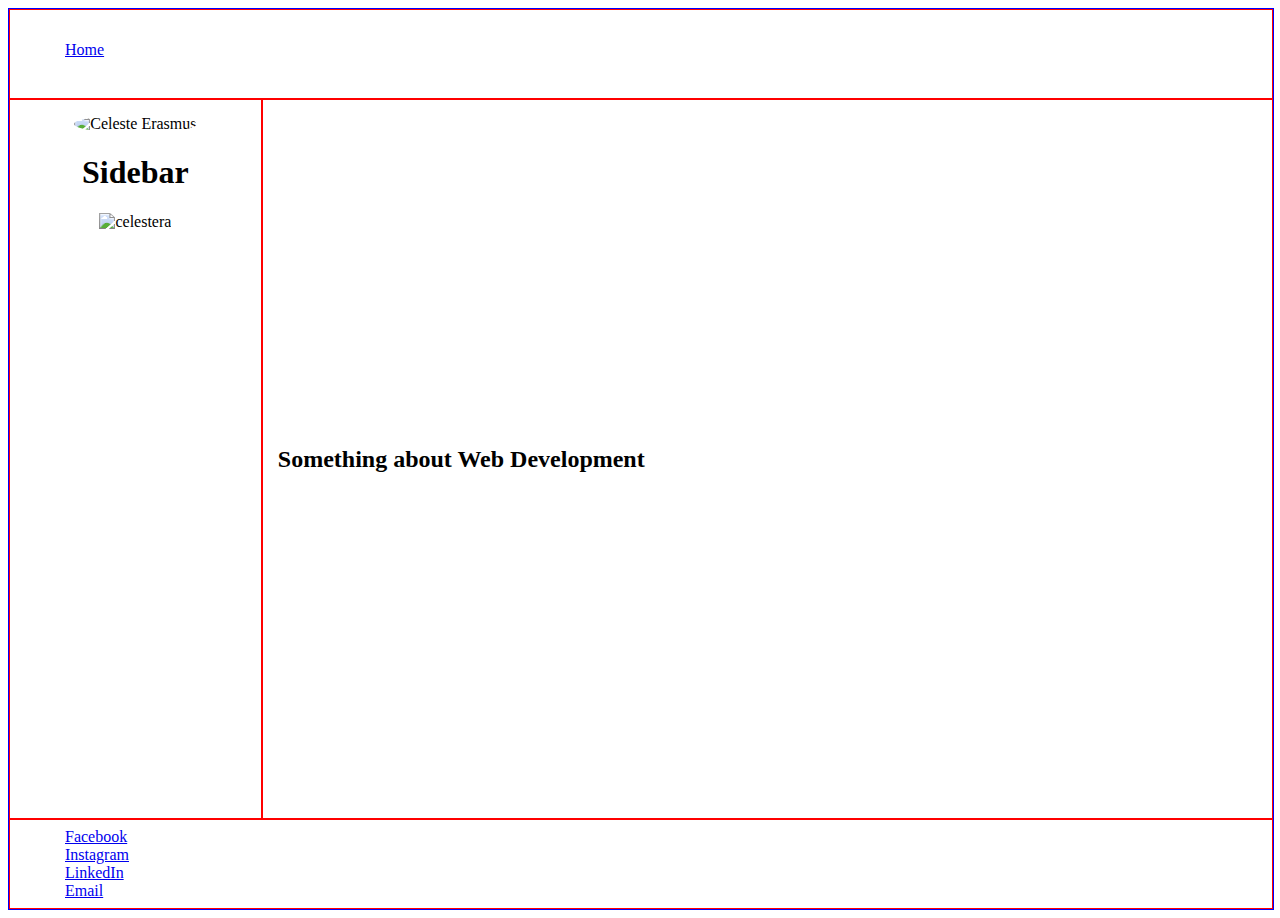
==== index.html @ c09c5987 "Initial Commit" ====
<!DOCTYPE html>
<html lang="en">
<head>
    <meta charset="UTF-8">
    <meta name="viewport" content="width=device-width, initial-scale=1">
    <title>Celéste's Blog</title>
    <link rel="stylesheet" href="css/style.css" />
</head>
<body>
    <div class="container">
        <nav id="navigation" class="box">

            <ul class="menu">
                <li>
                    <a href="/">Home</a>
                </li>
            </ul>

        </nav>
        <aside id="sidebar" class="box">

            <div class="profile">
                <img src="images/profile.jpg" alt="Celeste Erasmus"/>
            </div>

            <h1>Sidebar</h1>

            <div class="logo">
                <img src="images/logo_200x200.png" alt="celestera"/>
            </div>

        </aside>
        <section id="content" class="box">

            <div class="banner">

                <div class="caption">
                    <h2>Something about Web Development</h2>
                </div>

            </div>
            <article>

            </article>
            <article>

            </article>

        </section>
        <footer id="footer" class="box">

            <ul class="social">
                <li><a href="https://www.facebook.com/celeste.erasmus.501" target="_blank"><span>Facebook</span></a></li>
                <li><a href="https://www.instagram.com/celestera/" target="_blank"><span>Instagram</span></a></li>
                <li><a href="https://www.linkedin.com/in/celeste-erasmus-55712232" target="_blank"><span>LinkedIn</span></a></li>
                <li><a href="mailto:celeste.nexus@gmail.com" target="_blank"><span>Email</span></a></li>
            </ul>

        </footer>
    </div>
</body>
</html>
---- css/style.css ----
body {
    color: #000;
}

.container {
    display: grid;
    grid-template-columns: 100%;
    grid-template-rows: 15vh 45vh 35vh 15vh;
    grid-template-areas: "nav"
    "left"
    "right"
    "bottom";
    margin: auto;
    width: 100%;
    border:1px solid blue;
}
.box {
    display: flex;
    align-items: center;
    justify-content: left;
    border: 1px solid red;
    padding: 15px;
}
img {
    width: 100%;
}
#navigation {
    grid-area:nav;
    display: grid;
    flex-direction: row;
    align-items: flex-start;
    justify-content: left;
}
.menu, .social {
    list-style:none;
}
#sidebar{
    grid-area: left;
    display: flex;
    flex-direction: column;
}
.profile {
    max-width: 200px;
}
.profile img {
    -webkit-border-radius: 50%;
    -moz-border-radius: 50%;
    border-radius: 50%;
}
.logo {
    max-width: 100px;
}
#content{
    grid-area: right;
}
.banner {
    display: flex;
    flex-direction: row;
    align-items: flex-start;
    justify-content: left;
    background-image: url("../images/office-banner.jpg");
    background-size: contain;
    background-repeat: no-repeat;
}
#footer{
    grid-area: bottom;
}
/* change layout for large screens */
@media(min-width:800px){
    .container {
        max-width: 1920px;
        grid-template-columns: 20% 80%;
        grid-template-rows: 10vh 80vh 10vh;
        grid-template-areas: "nav nav"
        "left right"
        "bottom bottom";
    }
}
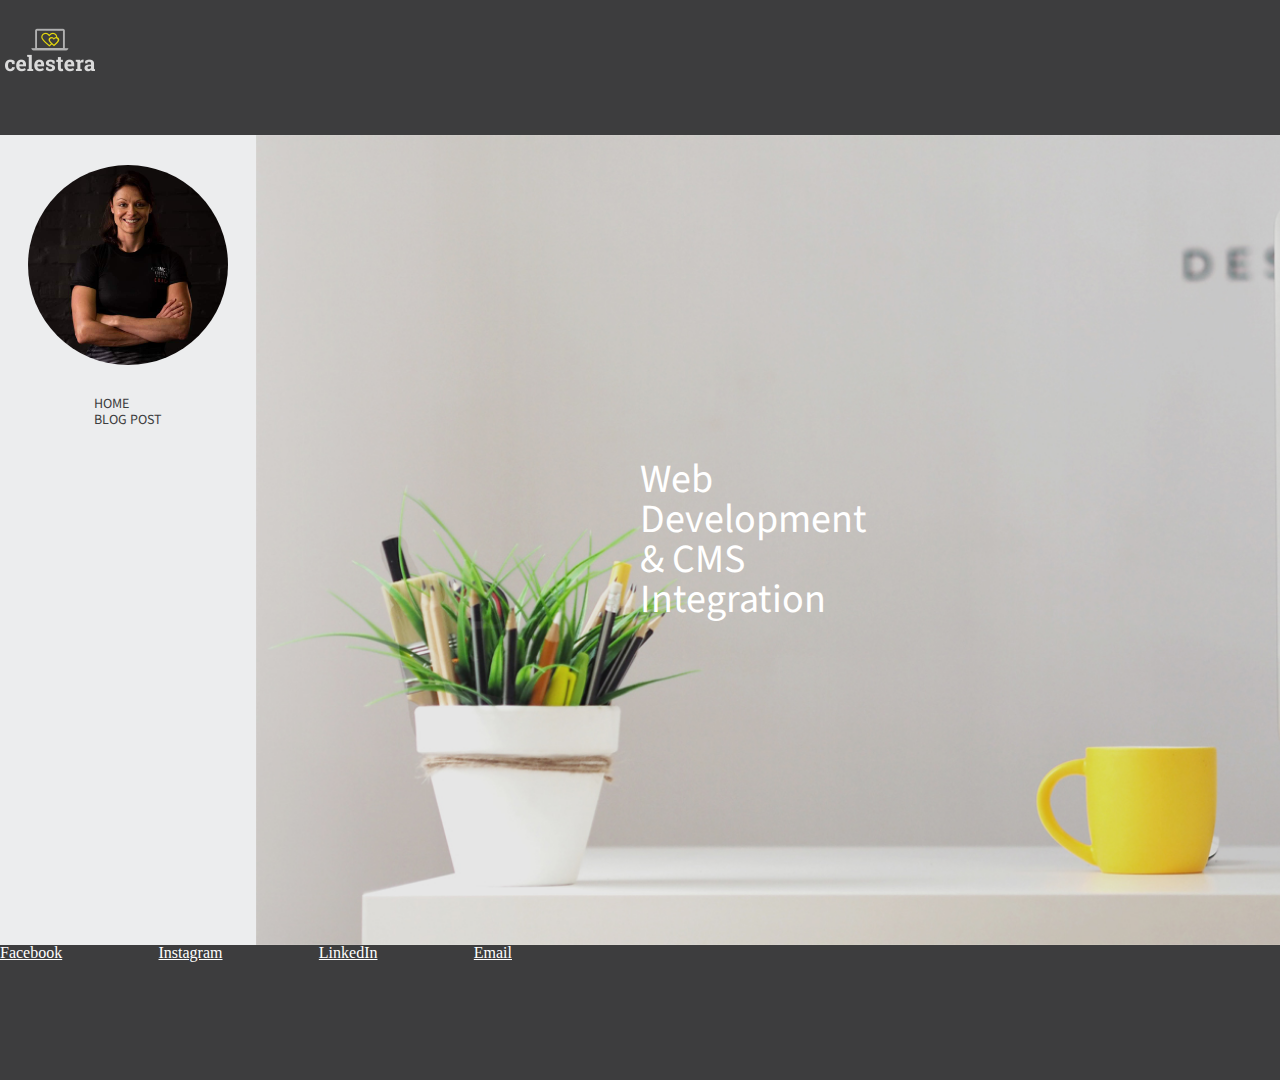
==== commit 0c0a89ff: "Initial Commit" ====
--- a/index.html
+++ b/index.html
@@ -4,50 +4,66 @@
     <meta charset="UTF-8">
     <meta name="viewport" content="width=device-width, initial-scale=1">
     <title>Celéste's Blog</title>
+    <link href="https://fonts.googleapis.com/css?family=Source+Sans+Pro&display=swap" rel="stylesheet">
     <link rel="stylesheet" href="css/style.css" />
 </head>
 <body>
     <div class="container">
-        <nav id="navigation" class="box">
+        <header id="header">
+            <div class="logo-container">
+                <img class="logo" src="images/logo_200x200.png" alt="celestera"/>
+            </div>
+        </header>
 
+        <aside id="sidebar">
+
+            <div class="profile">
+                <img src="images/profile.jpg" alt="Celeste Erasmus"/>
+            </div>
+            <nav id="navigation">
             <ul class="menu">
                 <li>
                     <a href="/">Home</a>
                 </li>
+                <li>
+                    <a href="/">Blog Post</a>
+                </li>
             </ul>
+            </nav>
 
-        </nav>
-        <aside id="sidebar" class="box">
 
-            <div class="profile">
-                <img src="images/profile.jpg" alt="Celeste Erasmus"/>
-            </div>
-
-            <h1>Sidebar</h1>
-
-            <div class="logo">
-                <img src="images/logo_200x200.png" alt="celestera"/>
-            </div>
 
         </aside>
-        <section id="content" class="box">
+        <section id="content">
 
             <div class="banner">
 
                 <div class="caption">
-                    <h2>Something about Web Development</h2>
+                    <h1>Web Development & CMS Integration</h1>
                 </div>
 
             </div>
-            <article>
 
-            </article>
-            <article>
+            <div id="portfolio">
 
-            </article>
+                <h2>Portfolio</h2>
+
+                <article class="article">
+                    <img src="images/momster-project.jpg" alt="Momster Box"/>
+                </article>
+
+                <article class="article">
+                    <img src="images/spier-project.jpg" alt="Spier"/>
+                </article>
+
+                <article class="article">
+                    <img src="images/bbmpoa-project.jpg" alt="BBMPOA"/>
+                </article>
+
+            </div>
 
         </section>
-        <footer id="footer" class="box">
+        <footer id="footer">
 
             <ul class="social">
                 <li><a href="https://www.facebook.com/celeste.erasmus.501" target="_blank"><span>Facebook</span></a></li>
--- a/css/style.css
+++ b/css/style.css
@@ -1,77 +1,144 @@
+@import url("reset.css");
+
 body {
+    color: #000;
+}
+h1, h2 {
+    font-family: 'Source Sans Pro', sans-serif;
+}
+h1 {
+    font-size: 40px;
+}
+h2 {
+    font-size: 30px;
     color: #000;
 }
 
 .container {
     display: grid;
     grid-template-columns: 100%;
-    grid-template-rows: 15vh 45vh 35vh 15vh;
-    grid-template-areas: "nav"
+    grid-template-rows: 15vh 55vh 25vh 15vh;
+    grid-template-areas: "top"
     "left"
     "right"
     "bottom";
     margin: auto;
     width: 100%;
-    border:1px solid blue;
 }
 .box {
     display: flex;
     align-items: center;
     justify-content: left;
-    border: 1px solid red;
-    padding: 15px;
 }
 img {
     width: 100%;
 }
+#header {
+    grid-area: top;
+    display: flex;
+    flex-direction: row;
+    background-color: #3d3d3e;
+}
+.logo {
+    max-width: 75px;
+}
 #navigation {
-    grid-area:nav;
-    display: grid;
+    grid-area: nav;
+    display: flex;
+    align-items: center;
     flex-direction: row;
-    align-items: flex-start;
-    justify-content: left;
 }
+
 .menu, .social {
     list-style:none;
 }
 #sidebar{
     grid-area: left;
     display: flex;
+    align-items: center;
     flex-direction: column;
+    background-color: #ecedee;
+    color: #3d3d3e;
 }
 .profile {
-    max-width: 200px;
+    max-width: 100px;
+    margin: 30px 0;
 }
 .profile img {
     -webkit-border-radius: 50%;
     -moz-border-radius: 50%;
     border-radius: 50%;
 }
-.logo {
-    max-width: 100px;
-}
-#content{
+#content {
     grid-area: right;
 }
 .banner {
+    grid-area: banner;
     display: flex;
-    flex-direction: row;
-    align-items: flex-start;
-    justify-content: left;
+    flex-wrap: nowrap;
+    justify-content: center;
     background-image: url("../images/office-banner.jpg");
-    background-size: contain;
+    background-size: cover;
     background-repeat: no-repeat;
+    width: 100%;
+    height: 100%;
+}
+#portfolio {
+    display:flex;
+    flex-wrap: wrap;
+    justify-content: space-between;
+}
+#portfolio h2 {
+    width: 100%;
+}
+.caption {
+    display: flex;
+    align-items: center;
+    width: 25%;
+    color: #fff;
+}
+.article {
+    background-color: #d4d0ce;
+    width: 30%;
+}
+.article img{
+    width: 90%;
+    margin:0 auto;
+    padding: 15px 15px 30px;
+}
+.menu a {
+    font-family: 'Source Sans Pro', sans-serif;
+    font-size: 14px;
+    color:#3d3d3e;
+    text-transform: uppercase;
+    text-decoration: none;
 }
 #footer{
     grid-area: bottom;
+    background-color: #3d3d3e;
+}
+.social {
+    display: flex;
+    flex-direction: row;
+    justify-content: space-between;
+    width: 40%;
+}
+.social a {
+    color: #fff;
 }
 /* change layout for large screens */
 @media(min-width:800px){
+    .logo {
+        max-width: 100px;
+    }
+    .profile {
+        max-width: 200px;
+    }
     .container {
-        max-width: 1920px;
+        max-width: 1800px;
         grid-template-columns: 20% 80%;
-        grid-template-rows: 10vh 80vh 10vh;
-        grid-template-areas: "nav nav"
+        grid-template-rows: 15vh 90vh 15vh;
+        grid-template-areas: "top top"
         "left right"
         "bottom bottom";
     }
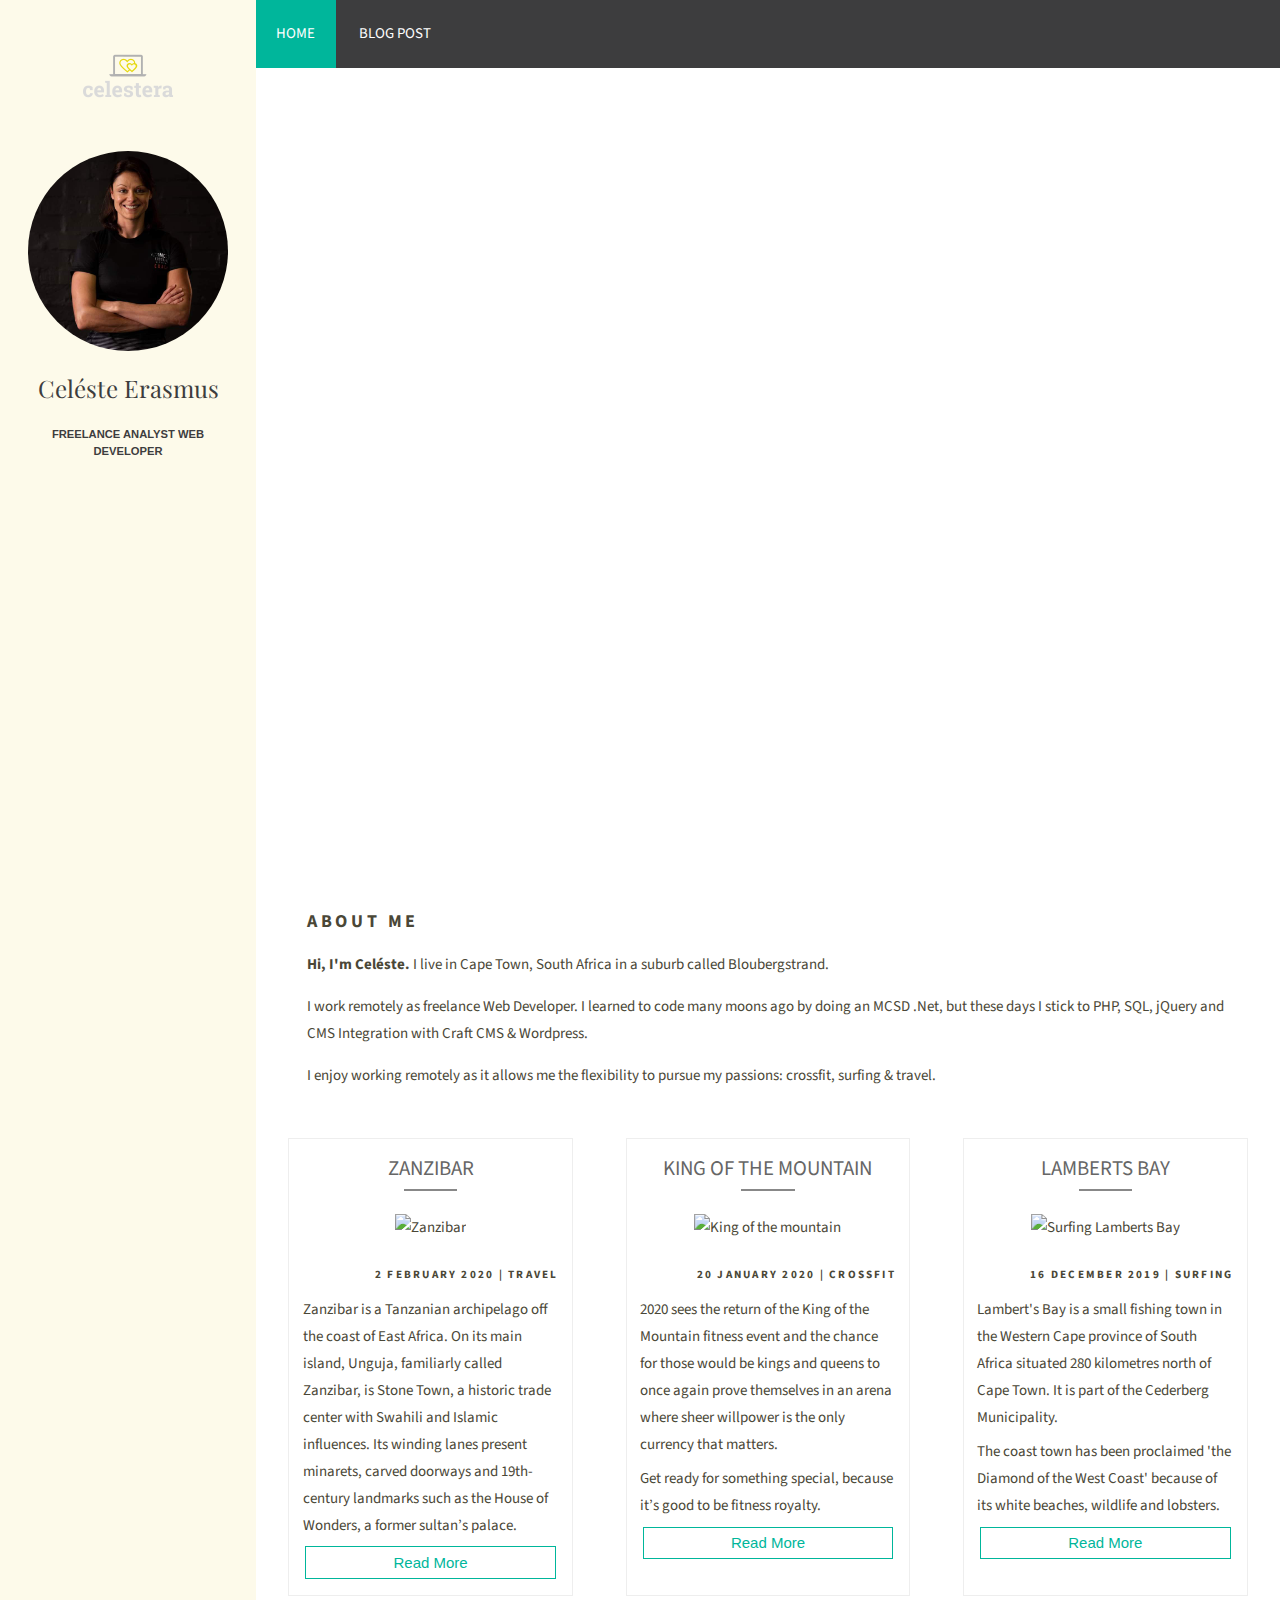
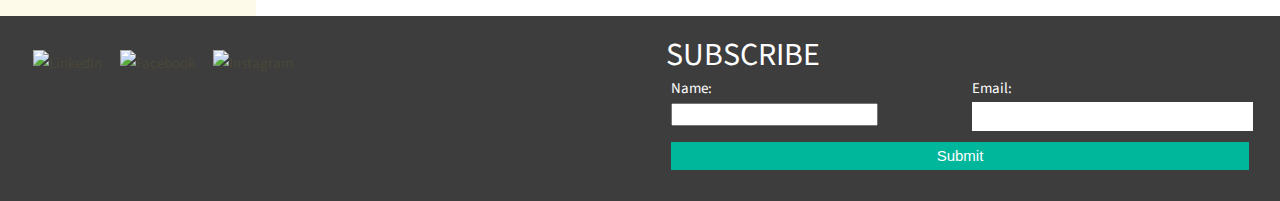
==== commit 35b48afa: "Final Commit" ====
--- a/index.html
+++ b/index.html
@@ -5,74 +5,126 @@
     <meta name="viewport" content="width=device-width, initial-scale=1">
     <title>Celéste's Blog</title>
     <link href="https://fonts.googleapis.com/css?family=Source+Sans+Pro&display=swap" rel="stylesheet">
+    <link href="https://fonts.googleapis.com/css?family=Playfair+Display&display=swap" rel="stylesheet">
     <link rel="stylesheet" href="css/style.css" />
 </head>
 <body>
     <div class="container">
+
         <header id="header">
-            <div class="logo-container">
-                <img class="logo" src="images/logo_200x200.png" alt="celestera"/>
-            </div>
+
+            <nav id="navigation">
+
+                <ul class="menu">
+                    <li class="active">
+                        <a href="/">Home</a>
+                    </li>
+                    <li>
+                        <a href="/">Blog Post</a>
+                    </li>
+                </ul>
+
+            </nav>
+
         </header>
 
         <aside id="sidebar">
 
-            <div class="profile">
+            <div class="logo-container">
+                <a href="/"><img class="logo" src="images/logo_200x200.png" alt="celestera"/></a>
+            </div>
+
+            <div class="author">
                 <img src="images/profile.jpg" alt="Celeste Erasmus"/>
+                <p class="author-name">Celéste Erasmus</p>
+                <p class="author-title">Freelance Analyst Web Developer</p>
             </div>
-            <nav id="navigation">
-            <ul class="menu">
-                <li>
-                    <a href="/">Home</a>
-                </li>
-                <li>
-                    <a href="/">Blog Post</a>
-                </li>
-            </ul>
-            </nav>
-
-
 
         </aside>
+
         <section id="content">
 
             <div class="banner">
 
                 <div class="caption">
-                    <h1>Web Development & CMS Integration</h1>
+                    <h1>This is me;</h1>
                 </div>
 
             </div>
 
-            <div id="portfolio">
+            <div class="intro">
+                <h2>About Me</h2>
+                <p><strong>Hi, I'm Celéste.</strong> I live in Cape Town, South Africa in a suburb called Bloubergstrand.</p>
+                <p>I work remotely as freelance Web Developer. I learned to code many moons ago by doing an MCSD .Net, but these days I stick to PHP, SQL, jQuery and CMS Integration with Craft CMS & Wordpress.</p>
+                <p>I enjoy working remotely as it allows me the flexibility to pursue my passions: crossfit, surfing & travel.</p>
+            </div>
 
-                <h2>Portfolio</h2>
+            <section class="cards">
 
-                <article class="article">
-                    <img src="images/momster-project.jpg" alt="Momster Box"/>
+                <article class="card">
+                    <h3>Zanzibar</h3>
+                    <hr>
+                    <img src="images/zanzibar.jpg" alt="Zanzibar"/>
+                    <p class="card-meta">2 February 2020 | Travel </p>
+                    <p>Zanzibar is a Tanzanian archipelago off the coast of East Africa. On its main island, Unguja, familiarly called Zanzibar, is Stone Town, a historic trade center with Swahili and Islamic influences. Its winding lanes present minarets, carved doorways and 19th-century landmarks such as the House of Wonders, a former sultan’s palace.</p>
+                    <a href="#" class="alt-btn">Read More</a>
                 </article>
 
-                <article class="article">
-                    <img src="images/spier-project.jpg" alt="Spier"/>
+                <article class="card">
+                    <h3>King of the Mountain</h3>
+                    <hr>
+                    <img src="images/crossfit-comp.jpg" alt="King of the mountain"/>
+                    <p class="card-meta">20 January 2020 | Crossfit </p>
+                    <p>2020 sees the return of the King of the Mountain fitness event and the chance for those would be kings and queens to once again prove themselves in an arena where sheer willpower is the only currency that matters.</p>
+                    <p>Get ready for something special, because it’s good to be fitness royalty.</p>
+                    <a href="#" class="alt-btn">Read More</a>
                 </article>
 
-                <article class="article">
-                    <img src="images/bbmpoa-project.jpg" alt="BBMPOA"/>
+                <article class="card">
+                    <h3>Lamberts Bay</h3>
+                    <hr>
+                    <img src="images/surfing-lamberts.jpg" alt="Surfing Lamberts Bay"/>
+                    <p class="card-meta">16 December 2019 | Surfing </p>
+                    <p>Lambert's Bay is a small fishing town in the Western Cape province of South Africa situated 280 kilometres north of Cape Town. It is part of the Cederberg Municipality.</p>
+                    <p>The coast town has been proclaimed 'the Diamond of the West Coast' because of its white beaches, wildlife and lobsters.</p>
+                    <a href="#" class="alt-btn">Read More</a>
                 </article>
+
+            </section>
+
+        </section>
+
+        <footer id="footer">
+
+            <div class="col-2">
+
+                <ul class="social-icons">
+                    <li><img src="images/005-linkedin.png" alt="LinkedIn" /></li>
+                    <li><img src="images/004-facebook.png" alt="Facebook" /></li>
+                    <li><img src="images/006-instagram.png" alt="Instagram" /></li>
+                </ul>
 
             </div>
 
-        </section>
-        <footer id="footer">
+            <div class="col-2">
 
-            <ul class="social">
-                <li><a href="https://www.facebook.com/celeste.erasmus.501" target="_blank"><span>Facebook</span></a></li>
-                <li><a href="https://www.instagram.com/celestera/" target="_blank"><span>Instagram</span></a></li>
-                <li><a href="https://www.linkedin.com/in/celeste-erasmus-55712232" target="_blank"><span>LinkedIn</span></a></li>
-                <li><a href="mailto:celeste.nexus@gmail.com" target="_blank"><span>Email</span></a></li>
-            </ul>
+                <h4>Subscribe</h4>
+                <form id="subscribe" action="" method="POST">
+                    <fieldset>
+                        <label for="fname">Name:</label><br>
+                        <input id="fname" type="text" name="fname">
+                    </fieldset>
+                    <fieldset>
+                        <label for="email">Email:</label>
+                        <input id="email" type="email" name="email"><br>
+                    </fieldset>
+                    <input class="btn" type="submit" value="Submit">
+                </form>
+
+            </div>
 
         </footer>
+
     </div>
 </body>
 </html>--- a/css/style.css
+++ b/css/style.css
@@ -1,145 +1,202 @@
-@import url("reset.css");
+@import url(reset.css);
+@import url(design-system.css);
 
 body {
-    color: #000;
-}
-h1, h2 {
-    font-family: 'Source Sans Pro', sans-serif;
-}
-h1 {
-    font-size: 40px;
-}
-h2 {
-    font-size: 30px;
-    color: #000;
+    color: #4a4737;
 }
 
 .container {
     display: grid;
+    grid-template-areas: "top" "left" "right" "bottom";
     grid-template-columns: 100%;
-    grid-template-rows: 15vh 55vh 25vh 15vh;
-    grid-template-areas: "top"
-    "left"
-    "right"
-    "bottom";
+    grid-template-rows: auto;
     margin: auto;
     width: 100%;
 }
-.box {
-    display: flex;
-    align-items: center;
-    justify-content: left;
-}
-img {
-    width: 100%;
-}
+
 #header {
+    background-color: #3d3d3e;
+    display: flex;
+    flex-direction: row;
     grid-area: top;
-    display: flex;
-    flex-direction: row;
-    background-color: #3d3d3e;
-}
+}
+
+.logo-container {
+    margin: 10% 0 0;
+}
+
 .logo {
     max-width: 75px;
 }
+
 #navigation {
+    align-items: center;
+    display: flex;
+    flex-direction: row;
     grid-area: nav;
-    display: flex;
+    width: 100%;
+}
+
+.menu,.social {
+    list-style: none;
+}
+
+#sidebar {
     align-items: center;
-    flex-direction: row;
-}
-
-.menu, .social {
-    list-style:none;
-}
-#sidebar{
+    background-color: #fdfaea;
+    color: #3d3d3e;
+    display: flex;
+    flex-direction: column;
     grid-area: left;
-    display: flex;
-    align-items: center;
-    flex-direction: column;
-    background-color: #ecedee;
-    color: #3d3d3e;
-}
-.profile {
+}
+
+.author {
+    margin: 10% 0;
     max-width: 100px;
-    margin: 30px 0;
-}
-.profile img {
+    text-align: center;
+}
+
+.author img {
+    -moz-border-radius: 50%;
     -webkit-border-radius: 50%;
-    -moz-border-radius: 50%;
     border-radius: 50%;
 }
+
+.author p {
+    margin: 12% 0;
+    text-align: center;
+}
+
+.author-name {
+    font-family: 'Playfair Display', serif;
+    font-size: 1.5rem;
+}
+
+.author-title {
+    font-family: Arial, "Helvetica Neue", Helvetica, sans-serif;
+    font-size: 0.7rem;
+    font-weight: 700;
+    line-height: 1.5em;
+    text-transform: uppercase;
+}
+
 #content {
     grid-area: right;
 }
+
 .banner {
+    background-image: url(../images/main-banner.jpg);
+    background-repeat: no-repeat;
+    background-size: cover;
+    display: flex;
+    flex-wrap: nowrap;
     grid-area: banner;
+    height: 50vh;
+    max-height: 90vh;
+    width: 100%;
+}
+
+.blog-banner {
     display: flex;
     flex-wrap: nowrap;
-    justify-content: center;
-    background-image: url("../images/office-banner.jpg");
-    background-size: cover;
-    background-repeat: no-repeat;
-    width: 100%;
-    height: 100%;
-}
-#portfolio {
-    display:flex;
+    grid-area: banner;
+    height: 50vh;
+    max-height: 50vh;
+}
+
+.intro h2 {
+    font-size: 18px;
+    margin: 1% 0;
+}
+
+.caption {
+    color: #fff;
+    padding: 12%;
+}
+
+.blog-post h1 {
+    margin: 3% 0;
+}
+
+.blog-post h2 {
+    font-size: 1.2rem;
+    margin: 2% 0;
+}
+
+.related-posts {
+    margin: 5%;
+}
+
+.related-posts h3 {
+    margin: 3% 0;
+    width: 100%;
+}
+
+.menu {
+    width: 100%;
+}
+
+.menu li {
+    display: inline-block;
+    padding: 2%;
+}
+
+.active {
+    background-color: #00b69b;
+}
+
+.menu a {
+    color: #fff;
+    font-family: 'Source Sans Pro', sans-serif;
+    font-size: 0.93333333333333rem;
+    text-decoration: none;
+    text-transform: uppercase;
+}
+
+#footer {
+    background-color: #3d3d3e;
+    display: flex;
+    grid-area: bottom;
+}
+
+.social a,h4 {
+    color: #fff;
+}
+
+#subscribe {
+    display: flex;
     flex-wrap: wrap;
     justify-content: space-between;
 }
-#portfolio h2 {
-    width: 100%;
-}
-.caption {
-    display: flex;
-    align-items: center;
-    width: 25%;
-    color: #fff;
-}
-.article {
-    background-color: #d4d0ce;
-    width: 30%;
-}
-.article img{
-    width: 90%;
-    margin:0 auto;
-    padding: 15px 15px 30px;
-}
-.menu a {
-    font-family: 'Source Sans Pro', sans-serif;
-    font-size: 14px;
-    color:#3d3d3e;
-    text-transform: uppercase;
-    text-decoration: none;
-}
-#footer{
-    grid-area: bottom;
-    background-color: #3d3d3e;
-}
-.social {
-    display: flex;
-    flex-direction: row;
-    justify-content: space-between;
-    width: 40%;
-}
-.social a {
-    color: #fff;
-}
-/* change layout for large screens */
-@media(min-width:800px){
+
+.intro,.blog-post {
+    display: flex;
+    flex-direction: column;
+    margin: 2% 5%;
+}
+
+@media only screen and (min-width: 800px){
+    .banner {
+        height: 90vh;
+    }
+
+    .blog-banner {
+        height: 50vh;
+    }
+
     .logo {
         max-width: 100px;
     }
-    .profile {
+
+    .author {
+        margin: 10% 0 20%;
         max-width: 200px;
     }
+
     .container {
+        grid-template-areas: "left top" "left right" "bottom bottom";
+        grid-template-columns: 20% 80%;
+        grid-template-rows: auto;
         max-width: 1800px;
-        grid-template-columns: 20% 80%;
-        grid-template-rows: 15vh 90vh 15vh;
-        grid-template-areas: "top top"
-        "left right"
-        "bottom bottom";
     }
 }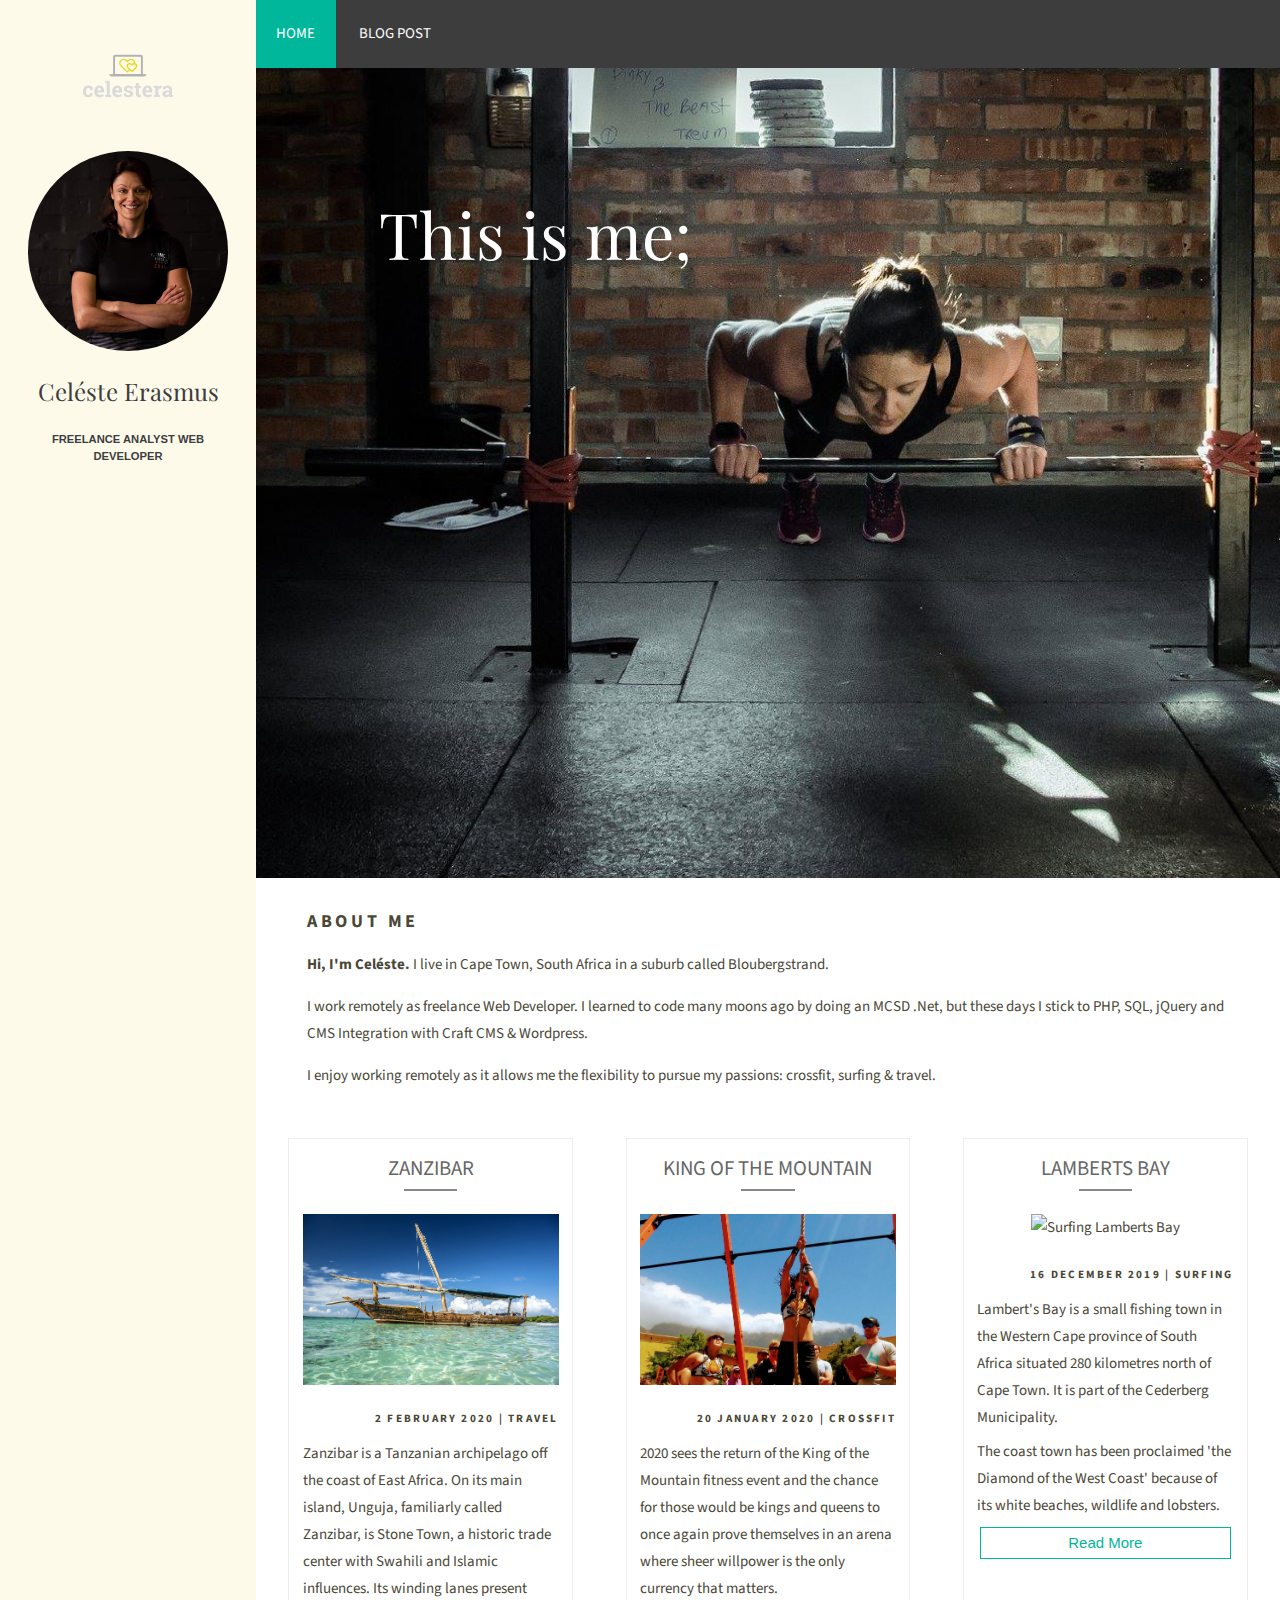
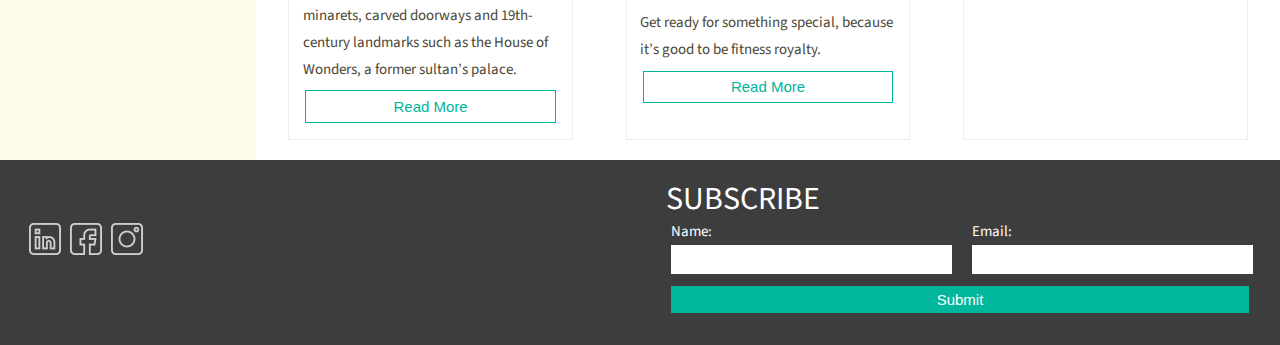
==== commit a583efb1: "Commit after Udacity review updates" ====
--- a/index.html
+++ b/index.html
@@ -17,10 +17,10 @@
 
                 <ul class="menu">
                     <li class="active">
-                        <a href="/">Home</a>
+                        <a href="index.html">Home</a>
                     </li>
                     <li>
-                        <a href="/">Blog Post</a>
+                        <a href="blog-post.html">Blog Post</a>
                     </li>
                 </ul>
 
@@ -31,7 +31,7 @@
         <aside id="sidebar">
 
             <div class="logo-container">
-                <a href="/"><img class="logo" src="images/logo_200x200.png" alt="celestera"/></a>
+                <a href="index.html"><img class="logo" src="images/logo_200x200.png" alt="celestera"/></a>
             </div>
 
             <div class="author">
@@ -67,7 +67,7 @@
                     <img src="images/zanzibar.jpg" alt="Zanzibar"/>
                     <p class="card-meta">2 February 2020 | Travel </p>
                     <p>Zanzibar is a Tanzanian archipelago off the coast of East Africa. On its main island, Unguja, familiarly called Zanzibar, is Stone Town, a historic trade center with Swahili and Islamic influences. Its winding lanes present minarets, carved doorways and 19th-century landmarks such as the House of Wonders, a former sultan’s palace.</p>
-                    <a href="#" class="alt-btn">Read More</a>
+                    <a href="blog-post.html" class="alt-btn">Read More</a>
                 </article>
 
                 <article class="card">
@@ -99,9 +99,21 @@
             <div class="col-2">
 
                 <ul class="social-icons">
-                    <li><img src="images/005-linkedin.png" alt="LinkedIn" /></li>
-                    <li><img src="images/004-facebook.png" alt="Facebook" /></li>
-                    <li><img src="images/006-instagram.png" alt="Instagram" /></li>
+                    <li>
+                        <a href="https://www.linkedin.com/in/celeste-erasmus-55712232/" target="_blank">
+                            <img src="images/005-linkedin.png" alt="LinkedIn" />
+                        </a>
+                    </li>
+                    <li>
+                        <a href="https://www.facebook.com/celeste.erasmus.501" target="_blank">
+                            <img src="images/004-facebook.png" alt="Facebook" />
+                        </a>
+                    </li>
+                    <li>
+                        <a href="https://www.instagram.com/celestera/" target="_blank">
+                            <img src="images/006-instagram.png" alt="Instagram" />
+                        </a>
+                    </li>
                 </ul>
 
             </div>
--- a/css/style.css
+++ b/css/style.css
@@ -1,5 +1,6 @@
 @import url(reset.css);
 @import url(design-system.css);
+@import url(blog-post.css);
 
 body {
     color: #4a4737;
@@ -21,10 +22,6 @@
     grid-area: top;
 }
 
-.logo-container {
-    margin: 10% 0 0;
-}
-
 .logo {
     max-width: 75px;
 }
@@ -37,7 +34,8 @@
     width: 100%;
 }
 
-.menu,.social {
+.menu,
+.social {
     list-style: none;
 }
 
@@ -50,44 +48,12 @@
     grid-area: left;
 }
 
-.author {
-    margin: 10% 0;
-    max-width: 100px;
-    text-align: center;
-}
-
-.author img {
-    -moz-border-radius: 50%;
-    -webkit-border-radius: 50%;
-    border-radius: 50%;
-}
-
-.author p {
-    margin: 12% 0;
-    text-align: center;
-}
-
-.author-name {
-    font-family: 'Playfair Display', serif;
-    font-size: 1.5rem;
-}
-
-.author-title {
-    font-family: Arial, "Helvetica Neue", Helvetica, sans-serif;
-    font-size: 0.7rem;
-    font-weight: 700;
-    line-height: 1.5em;
-    text-transform: uppercase;
-}
-
 #content {
     grid-area: right;
 }
 
 .banner {
-    background-image: url(../images/main-banner.jpg);
-    background-repeat: no-repeat;
-    background-size: cover;
+    background: url(../images/main-banner.jpg) no-repeat 0 0/cover;
     display: flex;
     flex-wrap: nowrap;
     grid-area: banner;
@@ -96,12 +62,10 @@
     width: 100%;
 }
 
-.blog-banner {
+.intro {
     display: flex;
-    flex-wrap: nowrap;
-    grid-area: banner;
-    height: 50vh;
-    max-height: 50vh;
+    flex-direction: column;
+    margin: 2% 5%;
 }
 
 .intro h2 {
@@ -112,24 +76,6 @@
 .caption {
     color: #fff;
     padding: 12%;
-}
-
-.blog-post h1 {
-    margin: 3% 0;
-}
-
-.blog-post h2 {
-    font-size: 1.2rem;
-    margin: 2% 0;
-}
-
-.related-posts {
-    margin: 5%;
-}
-
-.related-posts h3 {
-    margin: 3% 0;
-    width: 100%;
 }
 
 .menu {
@@ -146,9 +92,8 @@
 }
 
 .menu a {
+    font: 0.93333333333333rem 'Source Sans Pro', sans-serif;
     color: #fff;
-    font-family: 'Source Sans Pro', sans-serif;
-    font-size: 0.93333333333333rem;
     text-decoration: none;
     text-transform: uppercase;
 }
@@ -159,7 +104,13 @@
     grid-area: bottom;
 }
 
-.social a,h4 {
+#footer .social-icons {
+    border: none;
+    text-align: left;
+}
+
+.social a,
+h4 {
     color: #fff;
 }
 
@@ -169,13 +120,16 @@
     justify-content: space-between;
 }
 
-.intro,.blog-post {
-    display: flex;
-    flex-direction: column;
-    margin: 2% 5%;
-}
+@media only screen and (min-width: 800px){
 
-@media only screen and (min-width: 800px){
+    .logo-container {
+        margin: 10% 0 0;
+    }
+
+    .author {
+        margin: 10% 0;
+    }
+
     .banner {
         height: 90vh;
     }
@@ -190,7 +144,6 @@
 
     .author {
         margin: 10% 0 20%;
-        max-width: 200px;
     }
 
     .container {
@@ -199,4 +152,5 @@
         grid-template-rows: auto;
         max-width: 1800px;
     }
+
 }